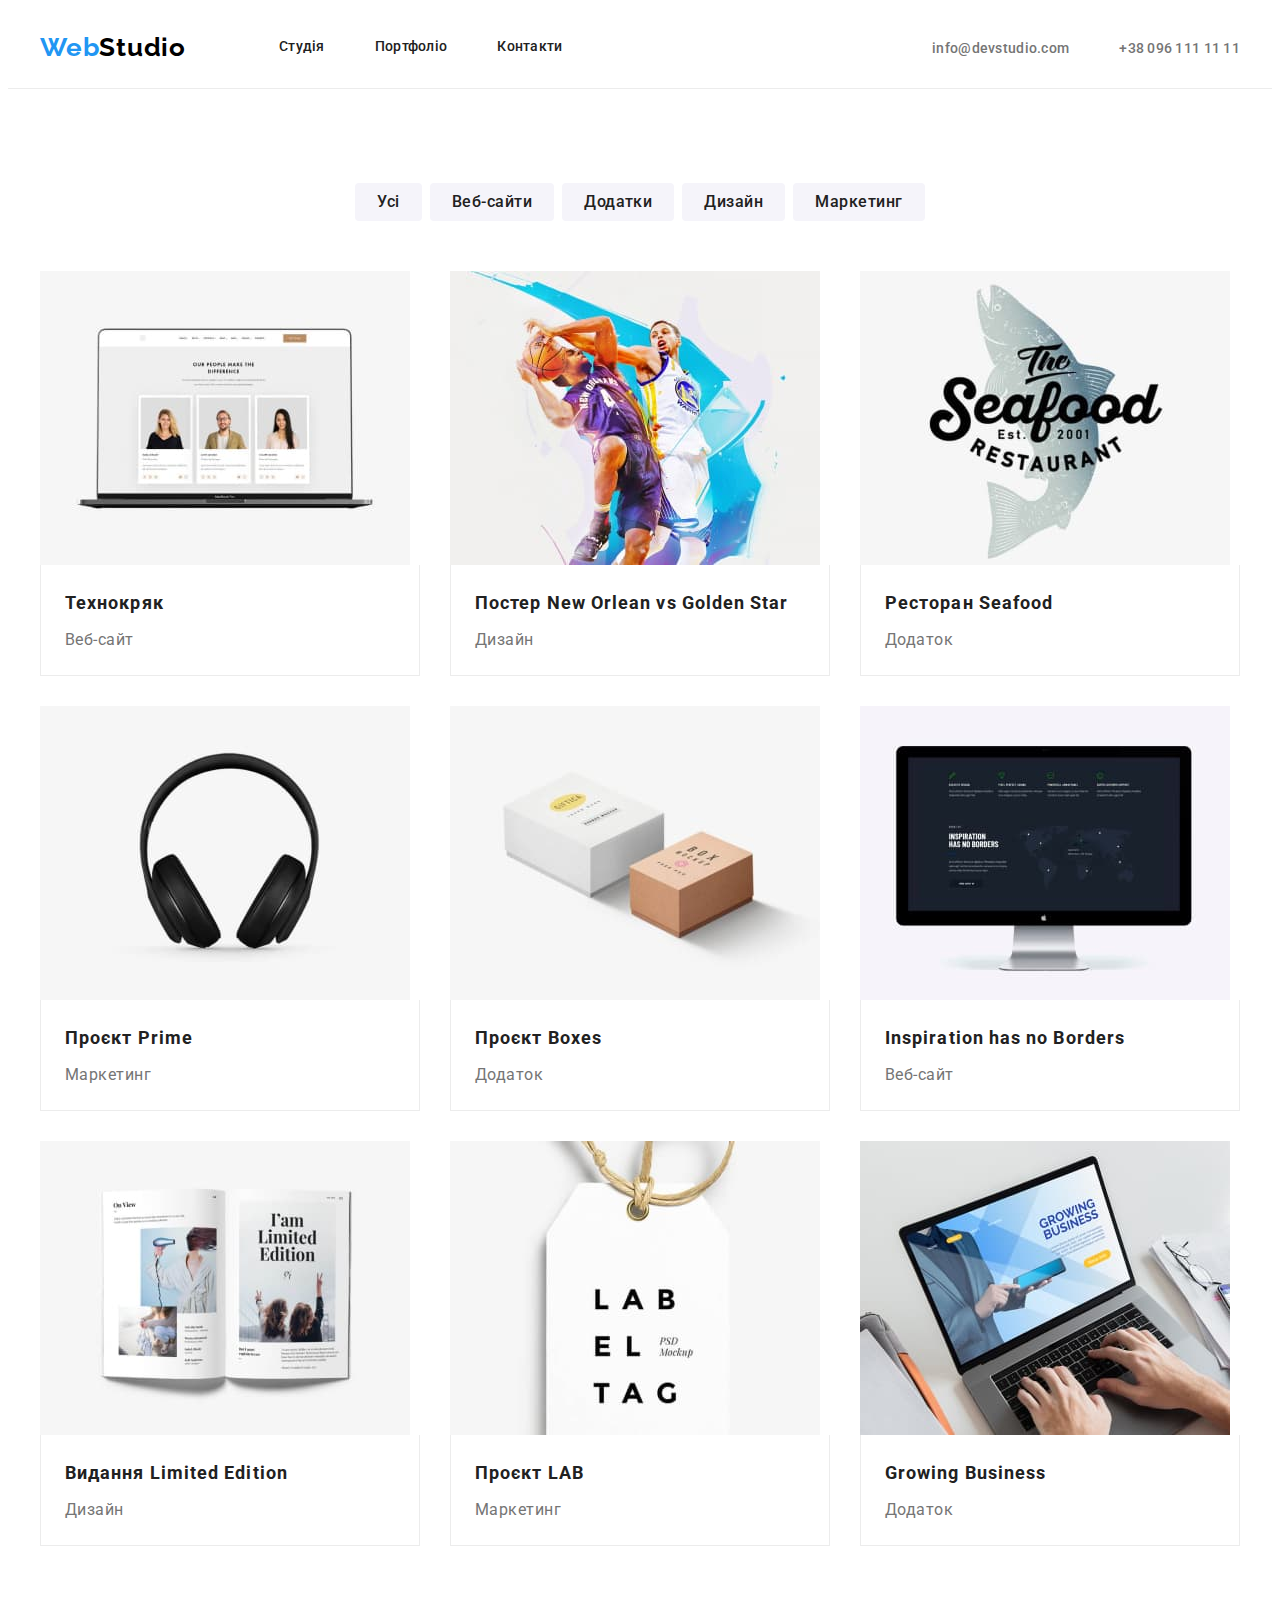
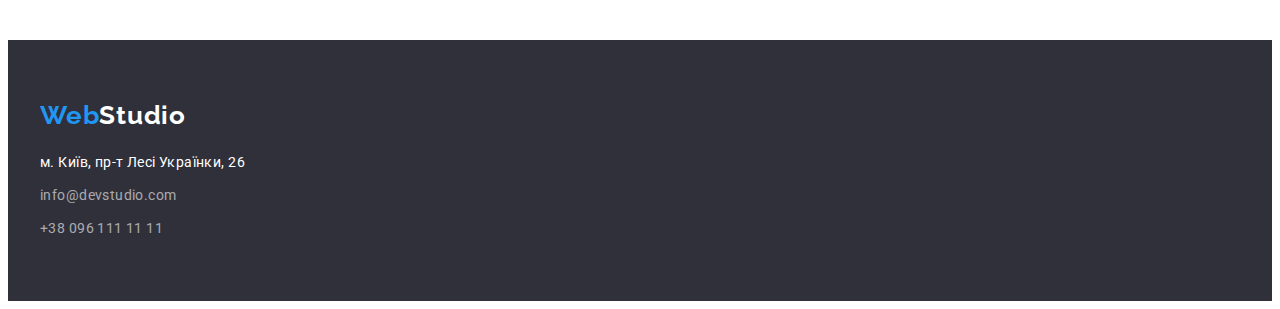
==== portfolio.html @ 5b75602e "added background-image for hero" ====
<!DOCTYPE html>
<html lang="uk">
  <head>
    <meta charset="UTF-8" />
    <meta http-equiv="X-UA-Compatible" content="IE=edge" />
    <meta name="viewport" content="width=device-width, initial-scale=1.0" />
    <title>WebStudio</title>
    <link rel="preconnect" href="https://fonts.googleapis.com" />
    <link rel="preconnect" href="https://fonts.gstatic.com" crossorigin />
    <link
      href="https://fonts.googleapis.com/css2?family=Raleway:wght@700&family=Roboto:wght@400;500;700;900&display=swap"
      rel="stylesheet"
    />
    <link
      rel="stylesheet"
      href="https://cdnjs.cloudflare.com/ajax/libs/modern-normalize/1.1.0/modern-normalize.min.css"
      integrity="sha512-wpPYUAdjBVSE4KJnH1VR1HeZfpl1ub8YT/NKx4PuQ5NmX2tKuGu6U/JRp5y+Y8XG2tV+wKQpNHVUX03MfMFn9Q=="
      crossorigin="anonymous"
      referrerpolicy="no-referrer"
    />
    <link rel="stylesheet" href="./css/styles.css" />
  </head>
  <body>
    <!--Шапка сайту-->
    <header class="header">
      <div class="container header-container">
        <nav class="header-navigation">
          <a href="./index.html" class="header-logo"
            >Web<span class="log-studio">Studio</span></a
          >
          <ul class="header-list list">
            <li class="header-item">
              <a href="./index.html" class="header-link">Студія</a>
            </li>
            <li class="header-item">
              <a href="./portfolio.html" class="header-link">Портфоліо</a>
            </li>
            <li class="header-item">
              <a href="" class="header-link">Контакти</a>
            </li>
          </ul>
        </nav>
        <ul class="contacts list">
          <li class="contacts-list">
            <a href="mailto:info@devstudio.com" class="contacts-mail"
              >info@devstudio.com</a
            >
          </li>
          <li class="contacts-list">
            <a href="tel:+380961111111" class="contacts-tel"
              >+38 096 111 11 11</a
            >
          </li>
        </ul>
      </div>
    </header>

    <main>
      <section class="portfolio">
        <div class="container">
          <h1 class="visually-hidden">Portfolio</h1>
          <ul class="portfolio-list list">
            <li><button type="button" class="button-portfolio">Усі</button></li>
            <li>
              <button type="button" class="button-portfolio">Веб-сайти</button>
            </li>
            <li>
              <button type="button" class="button-portfolio">Додатки</button>
            </li>
            <li>
              <button type="button" class="button-portfolio">Дизайн</button>
            </li>
            <li>
              <button type="button" class="button-portfolio">Маркетинг</button>
            </li>
          </ul>

          <ul class="projects list">
            <li class="projects-item">
              <a href="#" class="projects-link"
                ><img
                  class="projects-img"
                  src="./images/img-webcite.jpg"
                  alt="Ілюстрація веб-сайту"
                  width="370"
                />
                <div class="projects-box">
                  <h2 class="projects-title">Технокряк</h2>
                  <p class="projects-text">Веб-сайт</p>
                </div>
              </a>
            </li>
            <li class="projects-item">
              <a href="#" class="projects-link"
                ><img
                  class="projects-img"
                  src="./images/img-designe1.jpg"
                  alt="Баскетболісти"
                  width="370"
                />
                <div class="projects-box">
                  <h2 class="projects-title">
                    Постер New Orlean vs Golden Star
                  </h2>
                  <p class="projects-text">Дизайн</p>
                </div>
              </a>
            </li>
            <li class="projects-item">
              <a href="#" class="projects-link"
                ><img
                  class="projects-img"
                  src="./images/img-app1.jpg"
                  alt="Логотип ресторану"
                  width="370"
                />
                <div class="projects-box">
                  <h2 class="projects-title">Ресторан Seafood</h2>
                  <p class="projects-text">Додаток</p>
                </div>
              </a>
            </li>
            <li class="projects-item">
              <a href="#" class="projects-link"
                ><img
                  class="projects-img"
                  src="./images/img-marketing1.jpg"
                  alt="Навушники"
                  width="370"
                />
                <div class="projects-box">
                  <h2 class="projects-title">Проєкт Prime</h2>
                  <p class="projects-text">Маркетинг</p>
                </div>
              </a>
            </li>
            <li class="projects-item">
              <a href="#" class="projects-link"
                ><img
                  class="projects-img"
                  src="./images/img-app2.jpg"
                  alt="Дві коробки"
                  width="370"
                />
                <div class="projects-box">
                  <h2 class="projects-title">Проєкт Boxes</h2>
                  <p class="projects-text">Додаток</p>
                </div>
              </a>
            </li>
            <li class="projects-item">
              <a href="#" class="projects-link"
                ><img
                  class="projects-img"
                  src="./images/img-webcite2.jpg"
                  alt="Монітор"
                  width="370"
                />
                <div class="projects-box">
                  <h2 class="projects-title">Inspiration has no Borders</h2>
                  <p class="projects-text">Веб-сайт</p>
                </div>
              </a>
            </li>
            <li class="projects-item">
              <a href="#" class="projects-link"
                ><img
                  class="projects-img"
                  src="./images/img-designe2.jpg"
                  alt="Розворот журналу"
                  width="370"
                />
                <div class="projects-box">
                  <h2 class="projects-title">Видання Limited Edition</h2>
                  <p class="projects-text">Дизайн</p>
                </div></a
              >
            </li>
            <li class="projects-item">
              <a href="#" class="projects-link"
                ><img
                  class="projects-img"
                  src="./images/img-marketing2.jpg"
                  alt="Бірка"
                  width="370"
                />
                <div class="projects-box">
                  <h2 class="projects-title">Проєкт LAB</h2>
                  <p class="projects-text">Маркетинг</p>
                </div></a
              >
            </li>
            <li class="projects-item">
              <a href="#" class="projects-link"
                ><img
                  class="projects-img"
                  src="./images/img-app3.jpg"
                  alt="Ноутбук"
                  width="370"
                />
                <div class="projects-box">
                  <h2 class="projects-title">Growing Business</h2>
                  <p class="projects-text">Додаток</p>
                </div></a
              >
            </li>
          </ul>
        </div>
      </section>
    </main>
    <!--Підвал сайту-->
    <footer class="footer">
      <div class="container">
        <a href="./index.html" class="header-logo footer-log"
          >Web<span class="log-white">Studio</span></a
        >
        <address class="address">
          <ul class="address-list list">
            <li class="address-item">
              <a
                href="https://goo.gl/maps/CPtrU1FHBa2aNyZL9"
                target="_blank"
                rel="noopener noreferrer nofollow"
                class="address-map"
                >м. Київ, пр-т Лесі Українки, 26</a
              >
            </li>
            <li class="address-item">
              <a
                href="mailto:info@devstudio.com"
                class="address-contacts address-mail"
                >info@devstudio.com</a
              >
            </li>
            <li class="address-item">
              <a href="tel:+380961111111" class="address-contacts"
                >+38 096 111 11 11</a
              >
            </li>
          </ul>
        </address>
      </div>
    </footer>
  </body>
</html>
---- css/styles.css ----
body {
  font-family: "Roboto", sans-serif;
  color: var(--text-color);
  background-color: var(--white-color);
}
:root {
  --accent-color: #2196f3;
  --title-color: #212121;
  --text-color: #757575;
  --white-color: #ffffff;
  --logo-studio-color: #000000;
  --shadow-button-color: rgba(0, 0, 0, 0.15);
  --footer-color: #2f303a;
  --contacts-color: rgba(255, 255, 255, 0.6);
  --portfolio-button-color: #f5f4fa;
  --button-hover: #188ce8;
  --hero-bg-color: #2f303a;
  --border-colour: #ececec;
  --img-overlay-color: rgba(47, 48, 58, 0.4);
}

p,
h1,
h2,
h3,
h4,
h5,
h6 {
  margin: 0;
}
ul,
ol {
  margin: 0;
  padding-left: 0;
}
button {
  cursor: pointer;
}
address {
  font-style: normal;
}
img {
  display: block;
}

/*--------------------HEADER---------------------------------*/
.container {
  width: 1200px;
  padding-left: 15px;
  padding-right: 15px;
  margin: 0 auto;
  /*outline: 2px solid red;*/
}
.header {
  padding-top: 24px;
  padding-bottom: 25px;
  border-bottom: 1px solid var(--border-colour);
}
.header-container {
  display: flex;
  align-items: center;
  justify-content: space-between;
}
.header-navigation {
  display: flex;
  align-items: center;
}
.header-list {
  display: flex;
  gap: 50px;
}
.contacts {
  display: flex;
  gap: 50px;
}
.header-logo {
  font-family: "Raleway", sans-seri;
  font-weight: 700;
  font-size: 26px;
  line-height: 1.19;
  letter-spacing: 0.03em;
  text-decoration: none;
  color: var(--accent-color);
  margin-right: 93px;
}
.log-studio {
  color: var(--logo-studio-color);
}
.list {
  list-style: none;
}
.header-item {
  font-weight: 500;
  font-size: 14px;
  line-height: 1.14;
  letter-spacing: 0.02em;
  text-decoration: none;
}
.header-link {
  text-decoration: none;
  color: var(--title-color);
}
.header-link:hover,
.header-link:focus {
  color: var(--accent-color);
}
.contacts-mail,
.contacts-tel {
  font-weight: 500;
  font-size: 14px;
  line-height: 16px;
  letter-spacing: 0.02em;
  color: var(--text-color);
  text-decoration: none;
}
.contacts-mail:hover,
.contacts-mail:focus {
  color: var(--accent-color);
}
.contacts-tel:hover,
.contacts-tel:focus {
  color: var(--accent-color);
}
/*----------------------------------HERO------------------------------*/
.hero {
  background-color: var(--hero-bg-color);
  padding-top: 200px;
  padding-bottom: 280px;
  max-width: 1600px;
  height: 600px;
  margin: 0 auto;
  background-image: linear-gradient(
      to right,
      var(--img-overlay-color),
      var(--img-overlay-color)
    ),
    url(../images/img-hero.jpg);
  background-repeat: no-repeat;
  background-size: cover;
  background-position: center;
}
.hero-title {
  font-weight: 900;
  font-size: 44px;
  line-height: 1.36;
  text-align: center;
  letter-spacing: 0.06em;
  text-transform: uppercase;
  color: var(--white-color);
  max-width: 696px;
  margin: 0 auto 30px;
}

.button {
  min-width: 216px;
  height: 50px;
  font-family: inherit;
  background-color: var(--accent-color);
  box-shadow: 0px 4px 4px var(--shadow-button-color);
  border-radius: 4px;
  color: var(--white-color);
  font-weight: 700;
  font-size: 16px;
  line-height: 1.88;
  display: flex;
  align-items: center;
  text-align: center;
  letter-spacing: 0.06em;
  display: block;
  margin: 0 auto;
  border: none;
}
.button:focus,
.button:hover {
  background: var(--button-hover);
}
/*---------------------------------Section features--------------------------*/
.features {
  padding-top: 94px;
}
.features-list {
  display: flex;
  gap: 30px;
}
.features-item {
  flex-basis: calc((100% - 90px) / 4);
}
.features-title {
  font-weight: 700;
  font-size: 14px;
  line-height: 1.14;
  letter-spacing: 0.03em;
  text-transform: uppercase;
  color: var(--title-color);
  margin-bottom: 10px;
}
.features-text {
  font-size: 14px;
  line-height: 1.71;
  letter-spacing: 0.03em;
}
/*----------------What do we do---------------------------------*/
.work {
  padding-top: 94px;
  padding-bottom: 94px;
}
.work-list {
  display: flex;
  gap: 30px;
}
.work-title,
.team-title {
  font-weight: 700;
  font-size: 36px;
  line-height: 1.17;
  text-align: center;
  letter-spacing: 0.03em;
  color: var(--title-color);
  margin-bottom: 50px;
}

/*------------OUR TEAM---------*/
.team {
  background-color: var(--portfolio-button-color);
  padding-top: 94px;
  padding-bottom: 94px;
}
.team-list {
  display: flex;
  gap: 30px;
}
.team-item {
  background-color: var(--white-color);
  width: calc((100%-90px) / 4);
  border-radius: 0px 0px 4px 4px;
}
.employee {
  margin-bottom: 30px;
}
.employee-name {
  font-weight: 500;
  font-size: 16px;
  line-height: 1.19;
  text-align: center;
  letter-spacing: 0.03em;
  color: var(--title-color);
  margin-bottom: 10px;
}
.employee-position {
  font-weight: 400;
  font-size: 16px;
  line-height: 1.19;
  text-align: center;
  letter-spacing: 0.03em;
  padding-bottom: 30px;
}
/*-----------------------FOOTER------------------*/
.log-white {
  color: var(--white-color);
}
.footer {
  background-color: var(--footer-color);
  padding-top: 60px;
  padding-bottom: 60px;
}
.address-item:not(:last-child) {
  margin-bottom: 9px;
}
.address-map {
  font-weight: 400;
  font-size: 14px;
  line-height: 1.71;
  letter-spacing: 0.03em;
  color: var(--white-color);
  text-decoration: none;
  display: block;
}
.address-map:hover,
.address-map:focus {
  color: var(--accent-color);
}
.address-contacts {
  font-weight: 400;
  font-size: 14px;
  line-height: 1.71;
  letter-spacing: 0.03em;
  color: var(--contacts-color);
  text-decoration: none;
  display: block;
}
.address-contacts:hover,
.address-contacts:focus {
  color: var(--accent-color);
}
.footer-log {
  margin-right: 0;
  display: block;
  margin-bottom: 20px;
}

/*-----------PORTFOLIO PAGE--------------*/
.portfolio {
  background-color: var(--white-color);
  padding-top: 94px;
  padding-bottom: 94px;
}
.portfolio-list {
  display: flex;
  margin-bottom: 50px;
  justify-content: center;
  gap: 8px;
}
.visually-hidden {
  position: absolute;
  width: 1px;
  height: 1px;
  margin: -1px;
  border: 0;
  padding: 0;
  white-space: nowrap;
  clip-path: inset(100%);
  clip: rect(0 0 0 0);
  overflow: hidden;
}
.button-portfolio {
  font-family: inherit;
  font-weight: 500;
  font-size: 16px;
  line-height: 1.62;
  text-align: center;
  letter-spacing: 0.03em;
  color: var(--title-color);
  background: var(--portfolio-button-color);
  border-radius: 4px;
  border: none;
  padding: 6px 22px;
}
.button-portfolio:hover,
.button-portfolio:focus {
  color: var(--white-color);
  background: var(--accent-color);
}
.projects {
  display: flex;
  flex-wrap: wrap;
  gap: 30px;
}
.projects-item {
  width: calc((100% - 60px) / 3);
}
.projects-title {
  font-weight: 700;
  font-size: 18px;
  line-height: 2;
  letter-spacing: 0.06em;
  color: var(--title-color);
  margin-bottom: 4px;
}
.projects-text {
  font-weight: 400;
  font-size: 16px;
  line-height: 1.88;
  letter-spacing: 0.03em;
  color: var(--text-color);
}
.projects-link {
  text-decoration: none;
}
.projects-box {
  padding: 20px 24px;
  border: 1px solid var(--border-colour);
  border-top: 0;
}
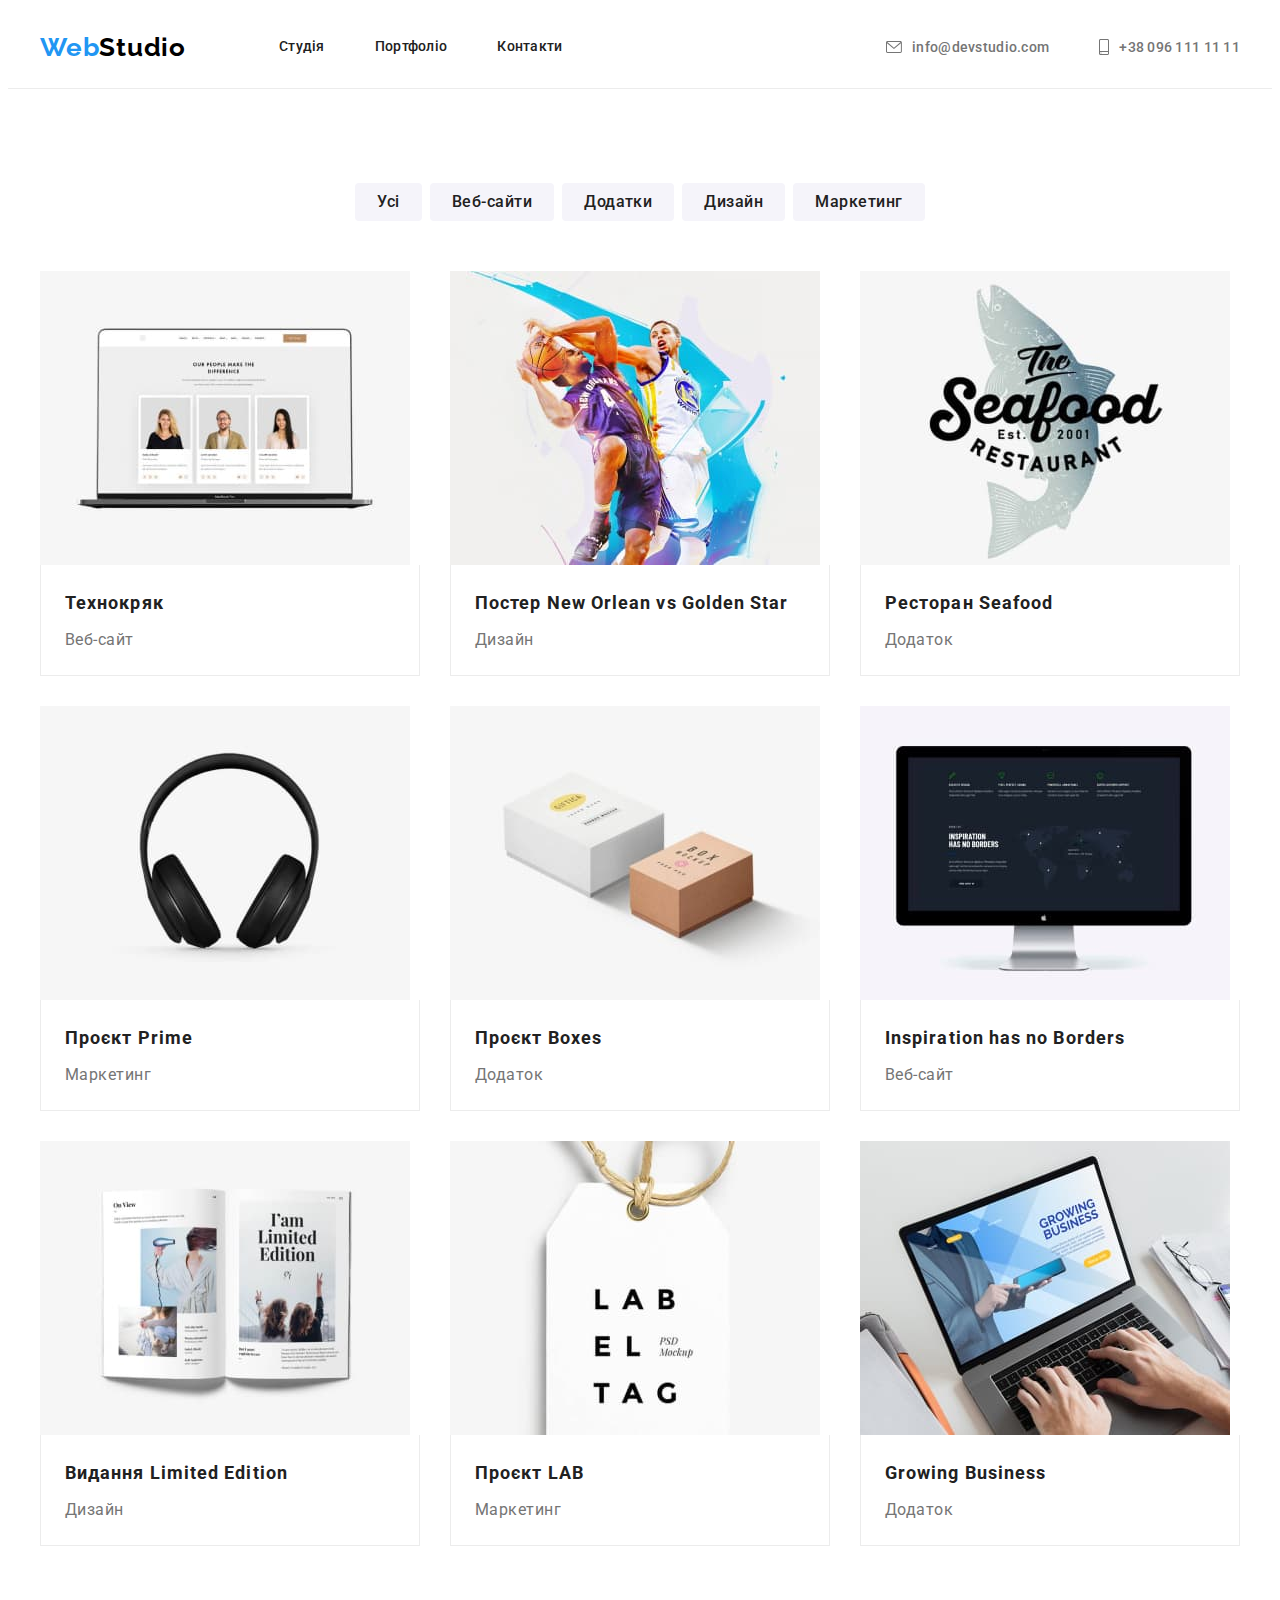
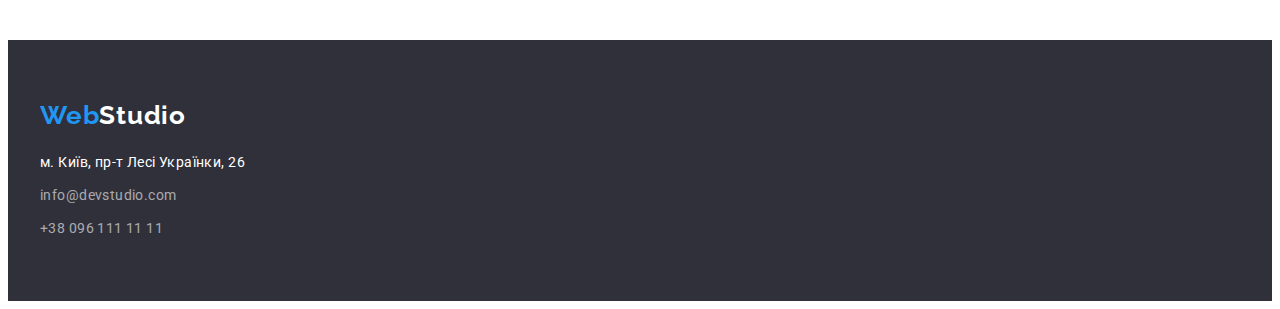
==== commit 36766cd9: "added icons for header" ====
--- a/portfolio.html
+++ b/portfolio.html
@@ -43,11 +43,16 @@
         <ul class="contacts list">
           <li class="contacts-list">
             <a href="mailto:info@devstudio.com" class="contacts-mail"
-              >info@devstudio.com</a
+              ><svg class="contacts-envelope" width="16" height="12">
+                <use href="./images/sprite.svg#icon-envelope"></use>
+              </svg>
+              info@devstudio.com</a
             >
           </li>
           <li class="contacts-list">
             <a href="tel:+380961111111" class="contacts-tel"
+              ><svg class="contacts-phone" width="10" height="16">
+                <use href="./images/sprite.svg#icon-smartphone"></use></svg
               >+38 096 111 11 11</a
             >
           </li>
--- a/css/styles.css
+++ b/css/styles.css
@@ -17,6 +17,8 @@
   --hero-bg-color: #2f303a;
   --border-colour: #ececec;
   --img-overlay-color: rgba(47, 48, 58, 0.4);
+  --bg-icon-features: #f5f4fa;
+  --social-color: #afb1b8;
 }
 
 p,
@@ -73,6 +75,7 @@
   display: flex;
   gap: 50px;
 }
+
 .header-logo {
   font-family: "Raleway", sans-seri;
   font-weight: 700;
@@ -112,14 +115,37 @@
   letter-spacing: 0.02em;
   color: var(--text-color);
   text-decoration: none;
+  background-color: var(--white-color);
 }
 .contacts-mail:hover,
 .contacts-mail:focus {
   color: var(--accent-color);
 }
+
 .contacts-tel:hover,
 .contacts-tel:focus {
   color: var(--accent-color);
+}
+.contacts-envelope {
+  fill: currentColor;
+}
+.contacts-phone {
+  fill: currentColor;
+}
+/*.contacts-mail:hover .contacts-envelope,
+.contacts-mail:focus .contacts-envelope {
+  fill: var(--accent-color);
+}*/
+
+.contacts-mail {
+  display: flex;
+  gap: 10px;
+  align-items: center;
+}
+.contacts-tel {
+  display: flex;
+  gap: 10px;
+  align-items: center;
 }
 /*----------------------------------HERO------------------------------*/
 .hero {
@@ -185,6 +211,20 @@
 .features-item {
   flex-basis: calc((100% - 90px) / 4);
 }
+.features-icon-box {
+  display: block;
+  width: 270px;
+  height: 120px;
+  background-color: var(--bg-icon-features);
+  border-radius: 4px;
+}
+.icon-features {
+  margin: 25px 100px;
+}
+
+.features-box {
+  padding-top: 30px;
+}
 .features-title {
   font-weight: 700;
   font-size: 14px;
@@ -252,7 +292,35 @@
   line-height: 1.19;
   text-align: center;
   letter-spacing: 0.03em;
+  margin-bottom: 30px;
+}
+.social-team-list {
+  display: flex;
+  align-items: center;
+  justify-content: center;
   padding-bottom: 30px;
+}
+.social-team-item:not(:first-child) {
+  margin-left: 10px;
+}
+
+.social-link {
+  width: 44px;
+  height: 44px;
+  background-color: var(--white-color);
+  border-radius: 50%;
+  display: flex;
+  align-items: center;
+  justify-content: center;
+}
+.icon-social {
+  fill: var(--social-color);
+}
+.social-link:hover svg {
+  fill: var(--white-color);
+}
+.social-link:hover {
+  background-color: var(--accent-color);
 }
 /*-----------------------FOOTER------------------*/
 .log-white {
@@ -296,6 +364,17 @@
   margin-right: 0;
   display: block;
   margin-bottom: 20px;
+}
+.social-text {
+  font-weight: 700;
+  font-size: 14px;
+  line-height: 1.14;
+  letter-spacing: 0.03em;
+  text-transform: uppercase;
+  color: var(--white-color);
+}
+.footer-box {
+  display: flex;
 }
 
 /*-----------PORTFOLIO PAGE--------------*/
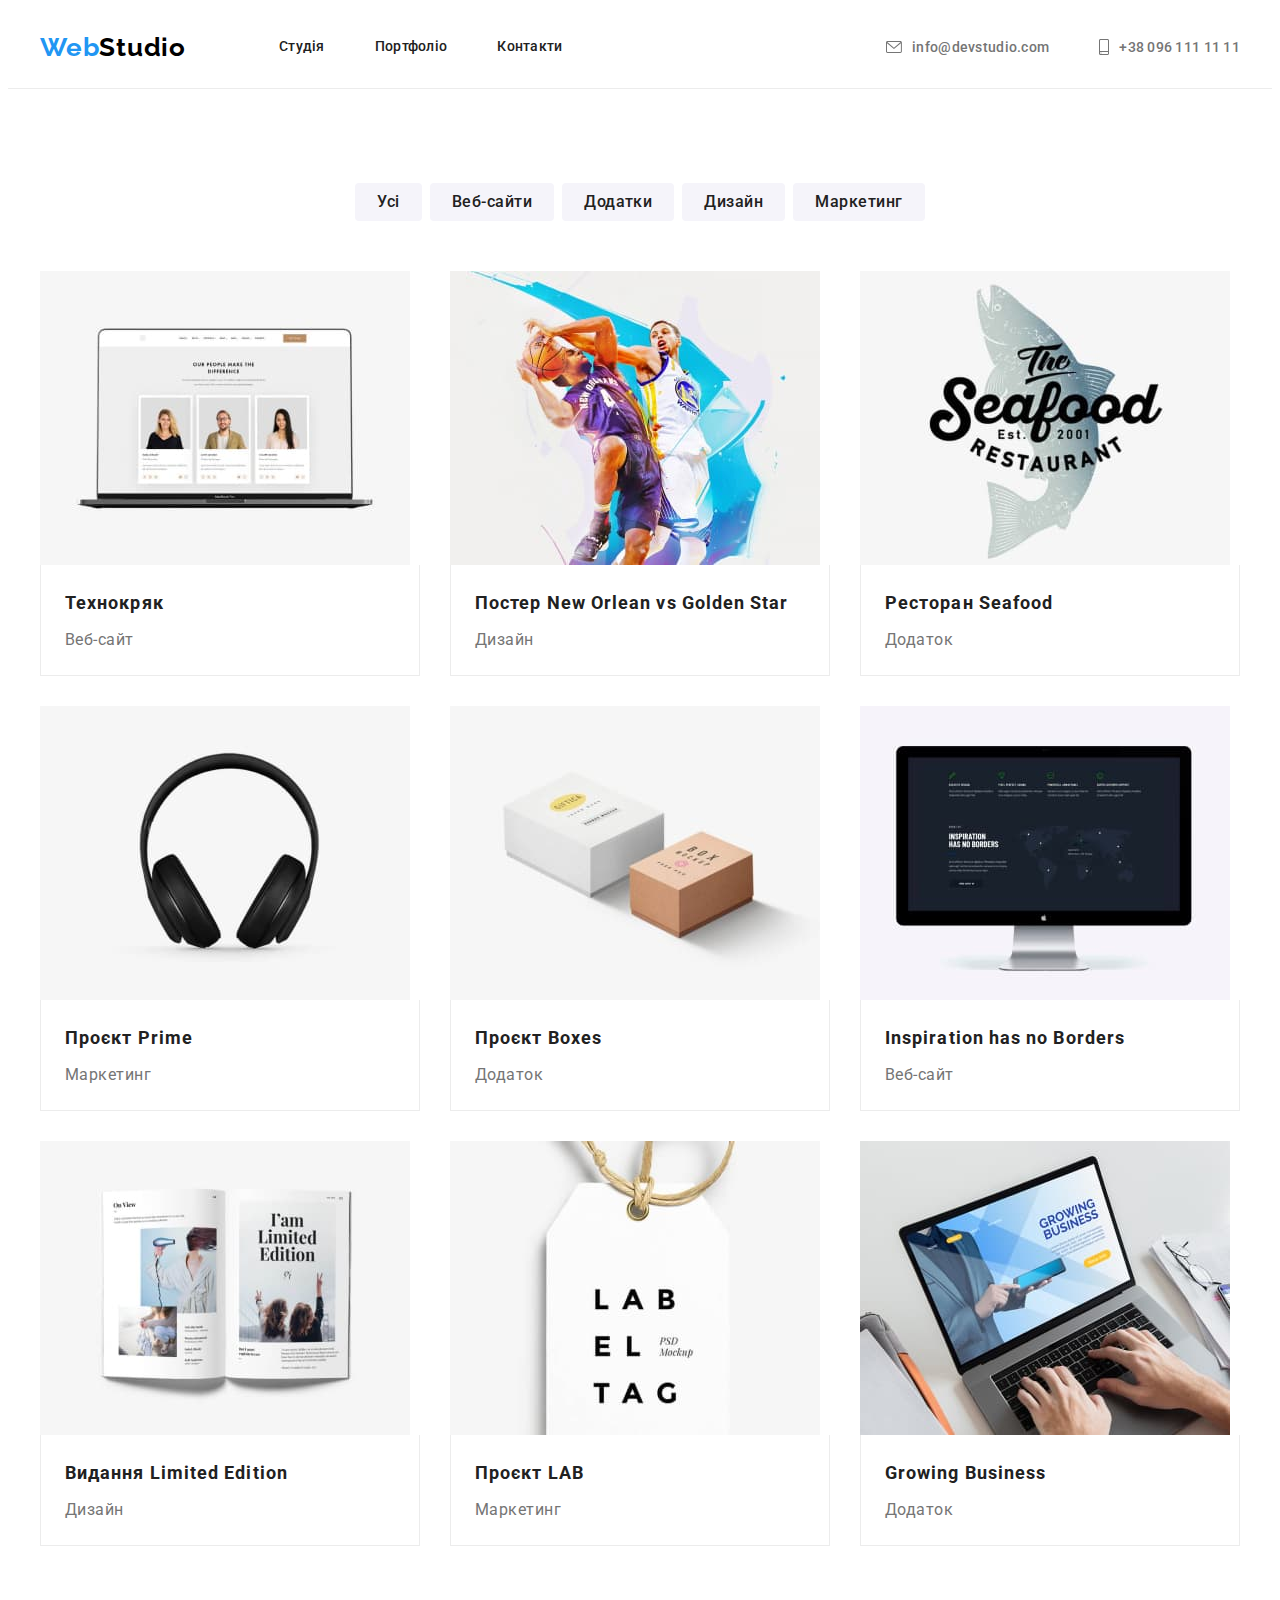
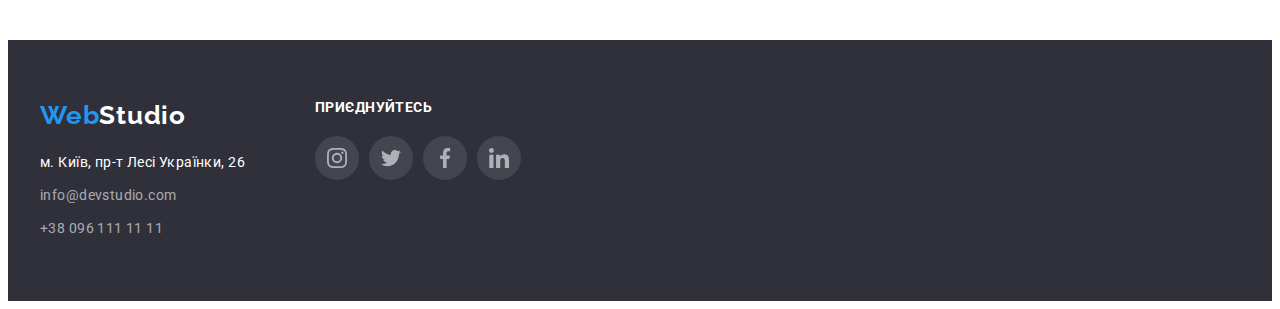
==== commit dd696933: "finished social link in footer" ====
--- a/portfolio.html
+++ b/portfolio.html
@@ -216,34 +216,84 @@
     <!--Підвал сайту-->
     <footer class="footer">
       <div class="container">
-        <a href="./index.html" class="header-logo footer-log"
-          >Web<span class="log-white">Studio</span></a
-        >
-        <address class="address">
-          <ul class="address-list list">
-            <li class="address-item">
-              <a
-                href="https://goo.gl/maps/CPtrU1FHBa2aNyZL9"
-                target="_blank"
-                rel="noopener noreferrer nofollow"
-                class="address-map"
-                >м. Київ, пр-т Лесі Українки, 26</a
-              >
-            </li>
-            <li class="address-item">
-              <a
-                href="mailto:info@devstudio.com"
-                class="address-contacts address-mail"
-                >info@devstudio.com</a
-              >
-            </li>
-            <li class="address-item">
-              <a href="tel:+380961111111" class="address-contacts"
-                >+38 096 111 11 11</a
-              >
-            </li>
-          </ul>
-        </address>
+        <div class="footer-box">
+          <div class="footer-contacts-box">
+            <a href="./index.html" class="header-logo footer-log"
+              >Web<span class="log-white">Studio</span></a
+            >
+            <address class="address">
+              <ul class="address-list list">
+                <li class="address-item">
+                  <a
+                    href="https://goo.gl/maps/CPtrU1FHBa2aNyZL9"
+                    target="_blank"
+                    rel="noopener noreferrer nofollow"
+                    class="address-map"
+                    >м. Київ, пр-т Лесі Українки, 26</a
+                  >
+                </li>
+
+                <li class="address-item">
+                  <a
+                    href="mailto:info@devstudio.com"
+                    class="address-contacts address-mail"
+                    >info@devstudio.com</a
+                  >
+                </li>
+                <li class="address-item">
+                  <a href="tel:+380961111111" class="address-contacts tel"
+                    >+38 096 111 11 11</a
+                  >
+                </li>
+              </ul>
+            </address>
+          </div>
+          <div class="footer-link-box">
+            <p class="social-text">Приєднуйтесь</p>
+            <ul class="social-footer-list list">
+              <li class="social-item">
+                <a
+                  class="social-link-footer"
+                  href="#"
+                  target="_blank"
+                  rel="noopener noreferrer nofollow"
+                  ><svg class="icon-social" width="20" height="20">
+                    <use href="./images/sprite.svg#icon-instagram"></use></svg
+                ></a>
+              </li>
+              <li class="social-item">
+                <a
+                  class="social-link-footer"
+                  href="#"
+                  target="_blank"
+                  rel="noopener noreferrer nofollow"
+                  ><svg class="icon-social" width="20" height="20">
+                    <use href="./images/sprite.svg#icon-twitter"></use></svg
+                ></a>
+              </li>
+              <li class="social-item">
+                <a
+                  class="social-link-footer"
+                  href="#"
+                  target="_blank"
+                  rel="noopener noreferrer nofollow"
+                  ><svg class="icon-social" width="20" height="20">
+                    <use href="./images/sprite.svg#icon-facebook"></use></svg
+                ></a>
+              </li>
+              <li class="social-item">
+                <a
+                  class="social-link-footer"
+                  href="#"
+                  target="_blank"
+                  rel="noopener noreferrer nofollow"
+                  ><svg class="icon-social" width="20" height="20">
+                    <use href="./images/sprite.svg#icon-linkedin"></use></svg
+                ></a>
+              </li>
+            </ul>
+          </div>
+        </div>
       </div>
     </footer>
   </body>
--- a/css/styles.css
+++ b/css/styles.css
@@ -300,7 +300,7 @@
   justify-content: center;
   padding-bottom: 30px;
 }
-.social-team-item:not(:first-child) {
+.social-item:not(:first-child) {
   margin-left: 10px;
 }
 
@@ -316,11 +316,26 @@
 .icon-social {
   fill: var(--social-color);
 }
-.social-link:hover svg {
+.social-link:hover svg,
+.social-link:focus svg {
   fill: var(--white-color);
 }
-.social-link:hover {
+.social-link:hover,
+.social-link:focus {
   background-color: var(--accent-color);
+}
+/*-----------------------Постійні клієнти------------*/
+
+.clients {
+  padding: 94px 0;
+}
+.clients-title {
+  font-weight: 700;
+  font-size: 36px;
+  line-height: 1.17;
+  text-align: center;
+  letter-spacing: 0.03em;
+  color: var(--title-color);
 }
 /*-----------------------FOOTER------------------*/
 .log-white {
@@ -375,6 +390,33 @@
 }
 .footer-box {
   display: flex;
+}
+.footer-contacts-box {
+  margin-right: 70px;
+}
+.social-text {
+  margin-bottom: 20px;
+}
+.social-footer-list {
+  display: flex;
+}
+.social-link-footer {
+  width: 44px;
+  height: 44px;
+  border-radius: 50%;
+  display: flex;
+  align-items: center;
+  justify-content: center;
+  background-color: rgba(255, 255, 255, 0.1);
+}
+.social-link-footer:hover .icon-social,
+.social-link-footer:focus .icon-social {
+  fill: var(--white-color);
+}
+
+.social-link-footer:focus,
+.social-link-footer:hover {
+  background-color: var(--accent-color);
 }
 
 /*-----------PORTFOLIO PAGE--------------*/
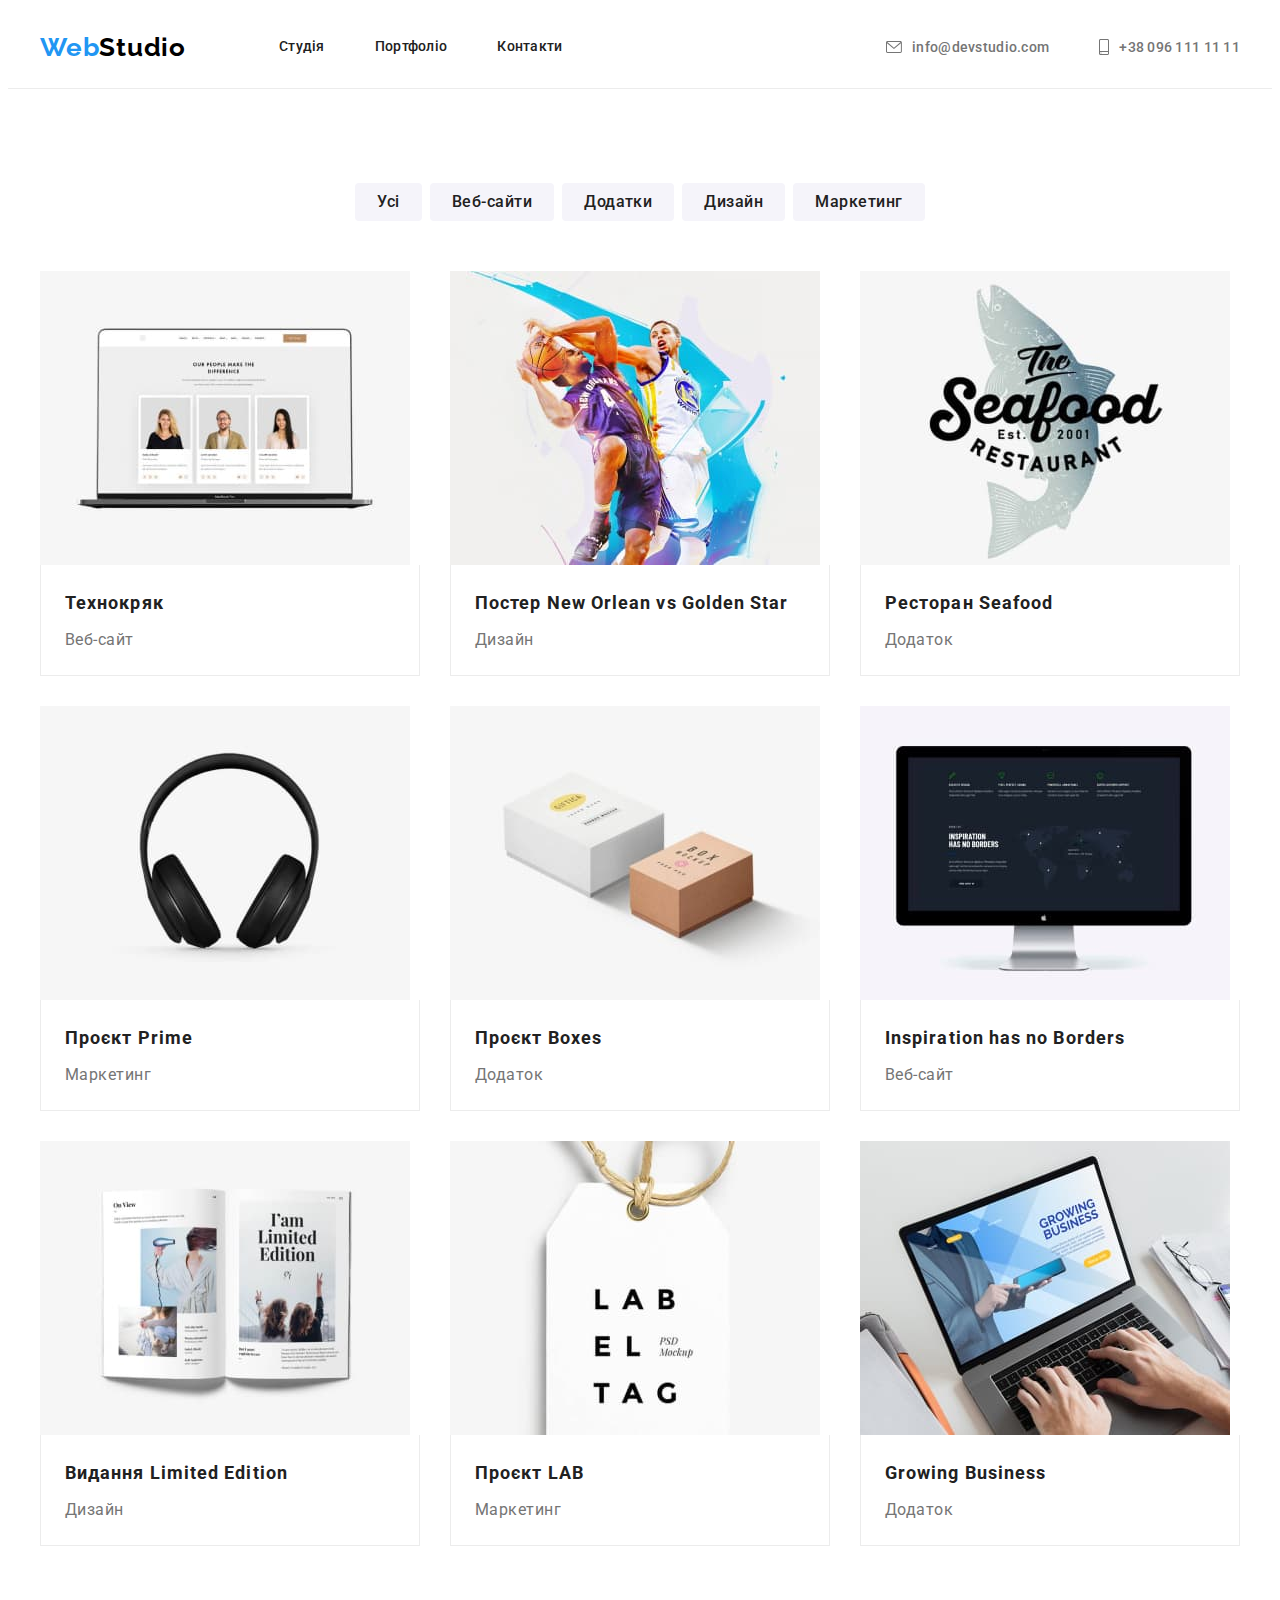
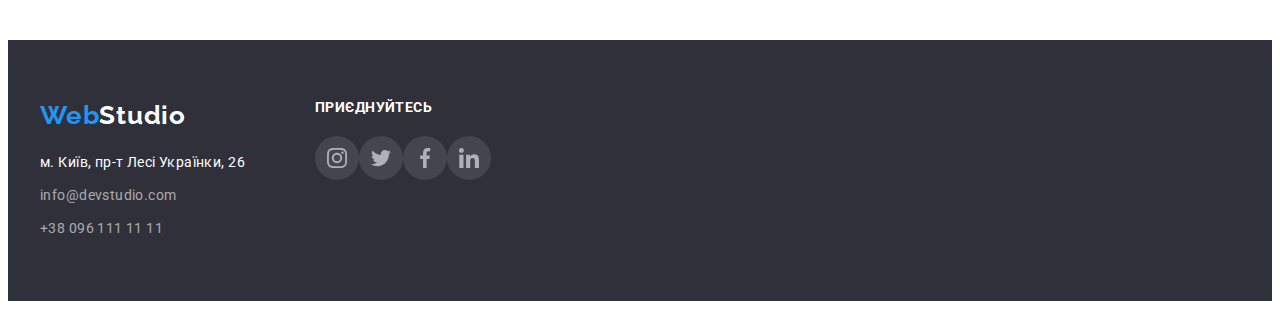
==== commit 9e2cf44a: "added icons for clients section" ====
--- a/portfolio.html
+++ b/portfolio.html
@@ -44,7 +44,7 @@
           <li class="contacts-list">
             <a href="mailto:info@devstudio.com" class="contacts-mail"
               ><svg class="contacts-envelope" width="16" height="12">
-                <use href="./images/sprite.svg#icon-envelope"></use>
+                <use href="./images/icons.svg#icon-envelope"></use>
               </svg>
               info@devstudio.com</a
             >
@@ -52,7 +52,7 @@
           <li class="contacts-list">
             <a href="tel:+380961111111" class="contacts-tel"
               ><svg class="contacts-phone" width="10" height="16">
-                <use href="./images/sprite.svg#icon-smartphone"></use></svg
+                <use href="./images/icons.svg#icon-smartphone"></use></svg
               >+38 096 111 11 11</a
             >
           </li>
@@ -251,44 +251,44 @@
           <div class="footer-link-box">
             <p class="social-text">Приєднуйтесь</p>
             <ul class="social-footer-list list">
-              <li class="social-item">
+              <li class="social-footer-item">
                 <a
                   class="social-link-footer"
                   href="#"
                   target="_blank"
                   rel="noopener noreferrer nofollow"
                   ><svg class="icon-social" width="20" height="20">
-                    <use href="./images/sprite.svg#icon-instagram"></use></svg
+                    <use href="./images/icons.svg#icon-instagram"></use></svg
                 ></a>
               </li>
-              <li class="social-item">
+              <li class="social-footer-item">
                 <a
                   class="social-link-footer"
                   href="#"
                   target="_blank"
                   rel="noopener noreferrer nofollow"
                   ><svg class="icon-social" width="20" height="20">
-                    <use href="./images/sprite.svg#icon-twitter"></use></svg
+                    <use href="./images/icons.svg#icon-twitter"></use></svg
                 ></a>
               </li>
-              <li class="social-item">
+              <li class="social-footer-item">
                 <a
                   class="social-link-footer"
                   href="#"
                   target="_blank"
                   rel="noopener noreferrer nofollow"
                   ><svg class="icon-social" width="20" height="20">
-                    <use href="./images/sprite.svg#icon-facebook"></use></svg
+                    <use href="./images/icons.svg#icon-facebook"></use></svg
                 ></a>
               </li>
-              <li class="social-item">
+              <li class="social-footer-item">
                 <a
                   class="social-link-footer"
                   href="#"
                   target="_blank"
                   rel="noopener noreferrer nofollow"
                   ><svg class="icon-social" width="20" height="20">
-                    <use href="./images/sprite.svg#icon-linkedin"></use></svg
+                    <use href="./images/icons.svg#icon-linkedin"></use></svg
                 ></a>
               </li>
             </ul>
--- a/css/styles.css
+++ b/css/styles.css
@@ -19,6 +19,7 @@
   --img-overlay-color: rgba(47, 48, 58, 0.4);
   --bg-icon-features: #f5f4fa;
   --social-color: #afb1b8;
+  --sosial-bg-footer-color: rgba(255, 255, 255, 0.1);
 }
 
 p,
@@ -273,6 +274,8 @@
   background-color: var(--white-color);
   width: calc((100%-90px) / 4);
   border-radius: 0px 0px 4px 4px;
+  box-shadow: 0px 1px 3px rgba(0, 0, 0, 0.12), 0px 1px 1px rgba(0, 0, 0, 0.14),
+    0px 2px 1px rgba(0, 0, 0, 0.2);
 }
 .employee {
   margin-bottom: 30px;
@@ -303,10 +306,13 @@
 .social-item:not(:first-child) {
   margin-left: 10px;
 }
-
-.social-link {
+.social-team-item {
   width: 44px;
   height: 44px;
+}
+.social-link {
+  width: 100%;
+  height: 100%;
   background-color: var(--white-color);
   border-radius: 50%;
   display: flex;
@@ -336,7 +342,35 @@
   text-align: center;
   letter-spacing: 0.03em;
   color: var(--title-color);
-}
+  margin-bottom: 50px;
+}
+.clients-list {
+  display: flex;
+  gap: 30px;
+}
+.clients-item {
+  width: calc((100% - 150px) / 6);
+  height: 92px;
+}
+.clients-link {
+  width: 100%;
+  height: 100%;
+  border: 1px solid #afb1b8;
+  border-radius: 4px;
+  display: flex;
+  align-items: center;
+  justify-content: center;
+  color: #afb1b8;
+}
+.clients-link:hover,
+.clients-link:focus {
+  border: 1px solid var(--accent-color);
+  color: var(--accent-color);
+}
+.clients-icon {
+  fill: currentColor;
+}
+
 /*-----------------------FOOTER------------------*/
 .log-white {
   color: var(--white-color);
@@ -400,14 +434,18 @@
 .social-footer-list {
   display: flex;
 }
-.social-link-footer {
+.social-footer-item {
   width: 44px;
   height: 44px;
+}
+.social-link-footer {
+  width: 100%;
+  height: 100%;
   border-radius: 50%;
   display: flex;
   align-items: center;
   justify-content: center;
-  background-color: rgba(255, 255, 255, 0.1);
+  background-color: var(--sosial-bg-footer-color);
 }
 .social-link-footer:hover .icon-social,
 .social-link-footer:focus .icon-social {
@@ -460,6 +498,8 @@
 .button-portfolio:focus {
   color: var(--white-color);
   background: var(--accent-color);
+  box-shadow: 0px 3px 1px rgba(0, 0, 0, 0.1), 0px 1px 2px rgba(0, 0, 0, 0.08),
+    0px 2px 2px rgba(0, 0, 0, 0.12);
 }
 .projects {
   display: flex;
@@ -487,6 +527,11 @@
 .projects-link {
   text-decoration: none;
 }
+.projects-item:hover {
+  box-shadow: 0px 1px 1px rgba(0, 0, 0, 0.12), 0px 4px 4px rgba(0, 0, 0, 0.06),
+    1px 4px 6px rgba(0, 0, 0, 0.16);
+  border: 1px solid #eeeeee;
+}
 .projects-box {
   padding: 20px 24px;
   border: 1px solid var(--border-colour);
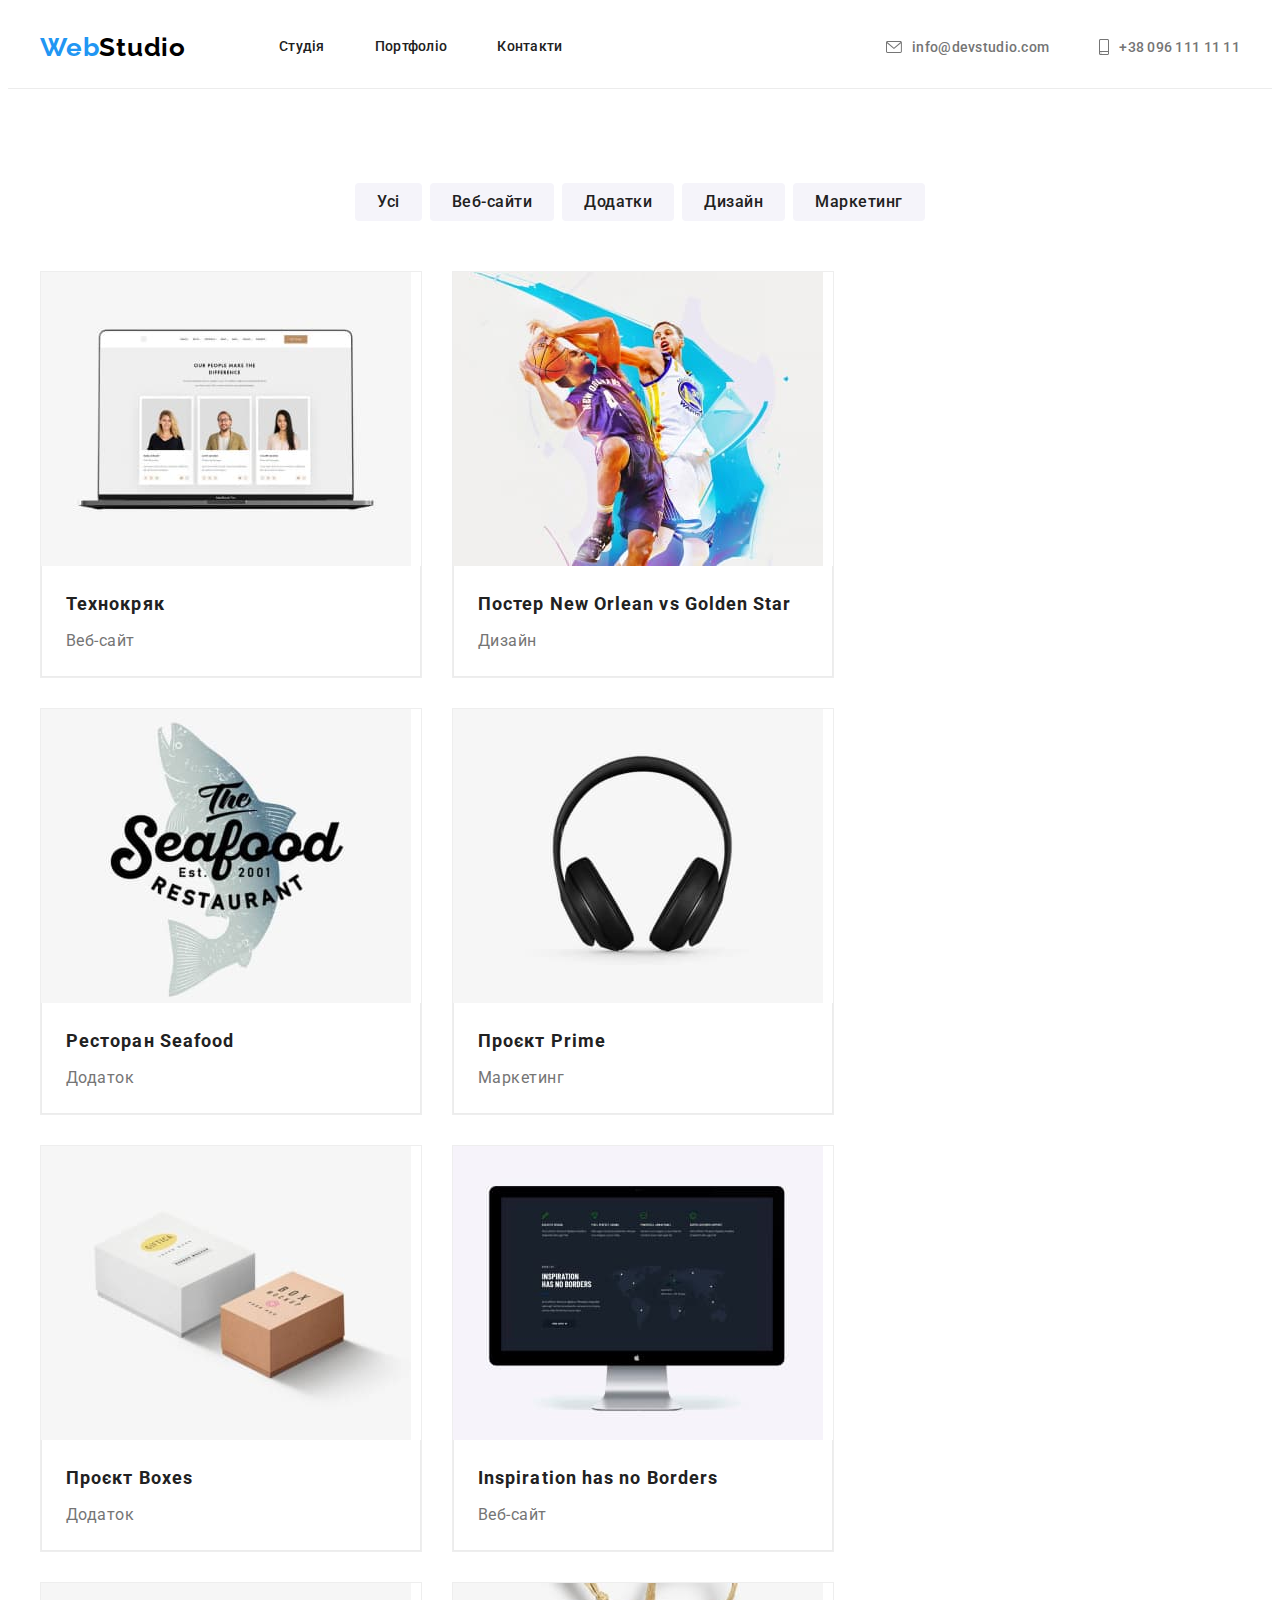
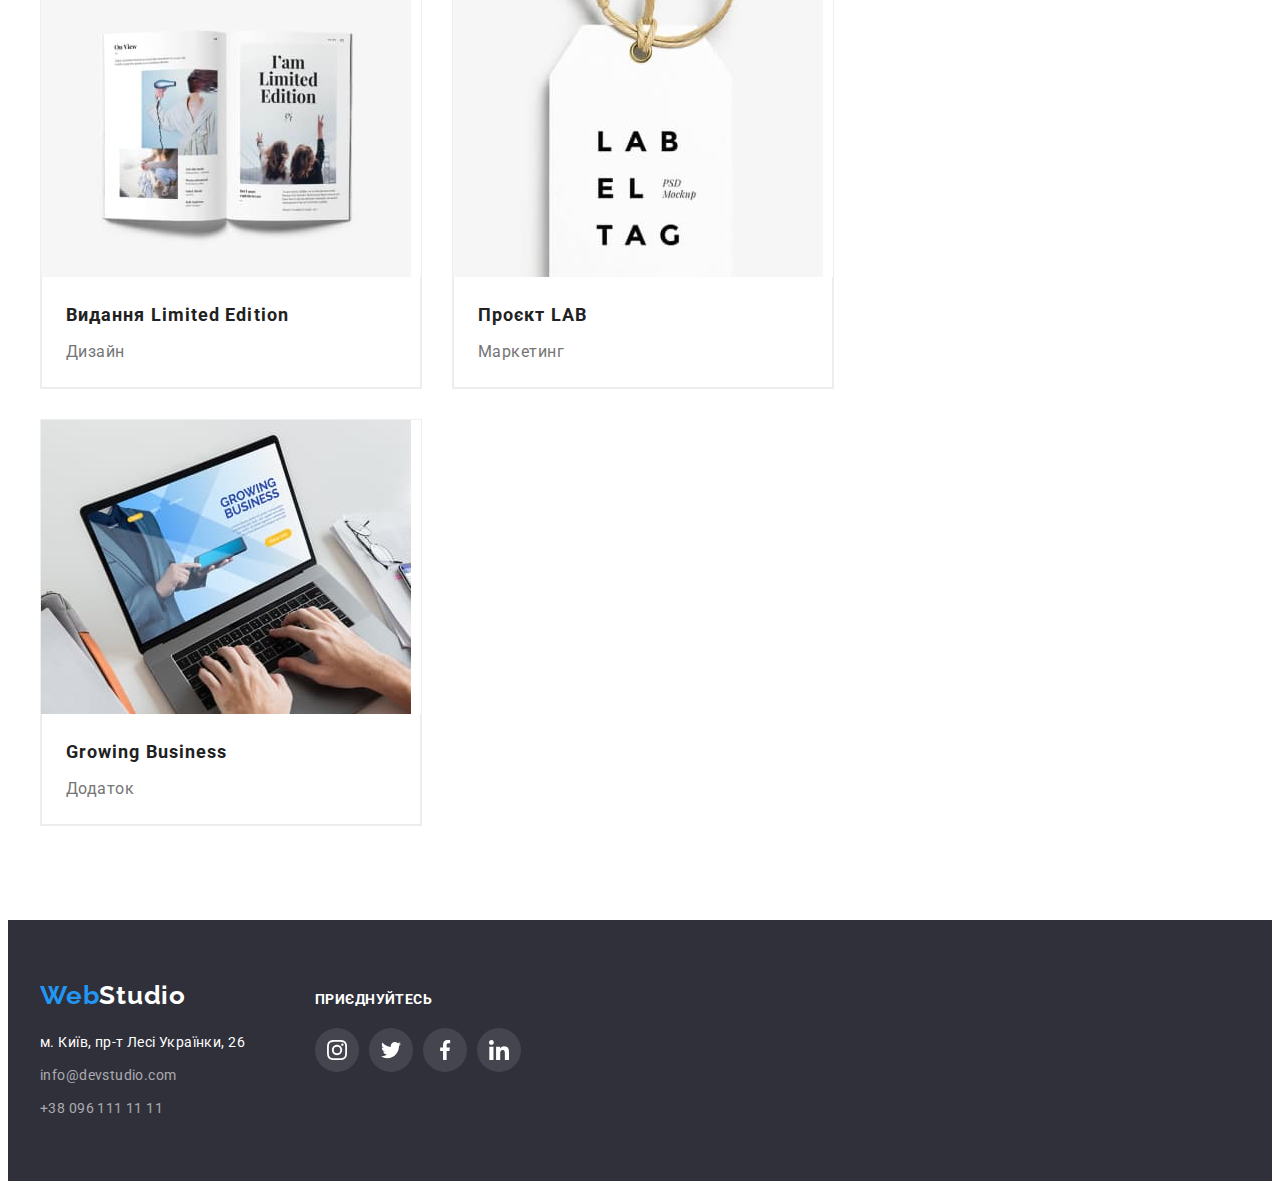
==== commit 397d3d47: "changed hover from li on a in portfolio" ====
--- a/portfolio.html
+++ b/portfolio.html
@@ -257,7 +257,7 @@
                   href="#"
                   target="_blank"
                   rel="noopener noreferrer nofollow"
-                  ><svg class="icon-social" width="20" height="20">
+                  ><svg class="icon-social-footer" width="20" height="20">
                     <use href="./images/icons.svg#icon-instagram"></use></svg
                 ></a>
               </li>
@@ -267,7 +267,7 @@
                   href="#"
                   target="_blank"
                   rel="noopener noreferrer nofollow"
-                  ><svg class="icon-social" width="20" height="20">
+                  ><svg class="icon-social-footer" width="20" height="20">
                     <use href="./images/icons.svg#icon-twitter"></use></svg
                 ></a>
               </li>
@@ -277,7 +277,7 @@
                   href="#"
                   target="_blank"
                   rel="noopener noreferrer nofollow"
-                  ><svg class="icon-social" width="20" height="20">
+                  ><svg class="icon-social-footer" width="20" height="20">
                     <use href="./images/icons.svg#icon-facebook"></use></svg
                 ></a>
               </li>
@@ -287,7 +287,7 @@
                   href="#"
                   target="_blank"
                   rel="noopener noreferrer nofollow"
-                  ><svg class="icon-social" width="20" height="20">
+                  ><svg class="icon-social-footer" width="20" height="20">
                     <use href="./images/icons.svg#icon-linkedin"></use></svg
                 ></a>
               </li>
--- a/css/styles.css
+++ b/css/styles.css
@@ -272,7 +272,7 @@
 }
 .team-item {
   background-color: var(--white-color);
-  width: calc((100%-90px) / 4);
+  width: calc((100% - 90px) / 4);
   border-radius: 0px 0px 4px 4px;
   box-shadow: 0px 1px 3px rgba(0, 0, 0, 0.12), 0px 1px 1px rgba(0, 0, 0, 0.14),
     0px 2px 1px rgba(0, 0, 0, 0.2);
@@ -302,6 +302,7 @@
   align-items: center;
   justify-content: center;
   padding-bottom: 30px;
+  gap: 10px;
 }
 .social-item:not(:first-child) {
   margin-left: 10px;
@@ -424,15 +425,20 @@
 }
 .footer-box {
   display: flex;
+  align-items: baseline;
 }
 .footer-contacts-box {
   margin-right: 70px;
 }
+
 .social-text {
   margin-bottom: 20px;
 }
 .social-footer-list {
   display: flex;
+  align-items: center;
+  justify-content: center;
+  gap: 10px;
 }
 .social-footer-item {
   width: 44px;
@@ -447,8 +453,11 @@
   justify-content: center;
   background-color: var(--sosial-bg-footer-color);
 }
-.social-link-footer:hover .icon-social,
-.social-link-footer:focus .icon-social {
+.icon-social-footer {
+  fill: var(--white-color);
+}
+.social-link-footer:hover .icon-social-footer,
+.social-link-footer:focus .icon-social-footer {
   fill: var(--white-color);
 }
 
@@ -507,6 +516,7 @@
   gap: 30px;
 }
 .projects-item {
+  border: 1px solid #eeeeee;
   width: calc((100% - 60px) / 3);
 }
 .projects-title {
@@ -526,11 +536,11 @@
 }
 .projects-link {
   text-decoration: none;
-}
-.projects-item:hover {
+  display: block;
+}
+.projects-link:hover {
   box-shadow: 0px 1px 1px rgba(0, 0, 0, 0.12), 0px 4px 4px rgba(0, 0, 0, 0.06),
     1px 4px 6px rgba(0, 0, 0, 0.16);
-  border: 1px solid #eeeeee;
 }
 .projects-box {
   padding: 20px 24px;
